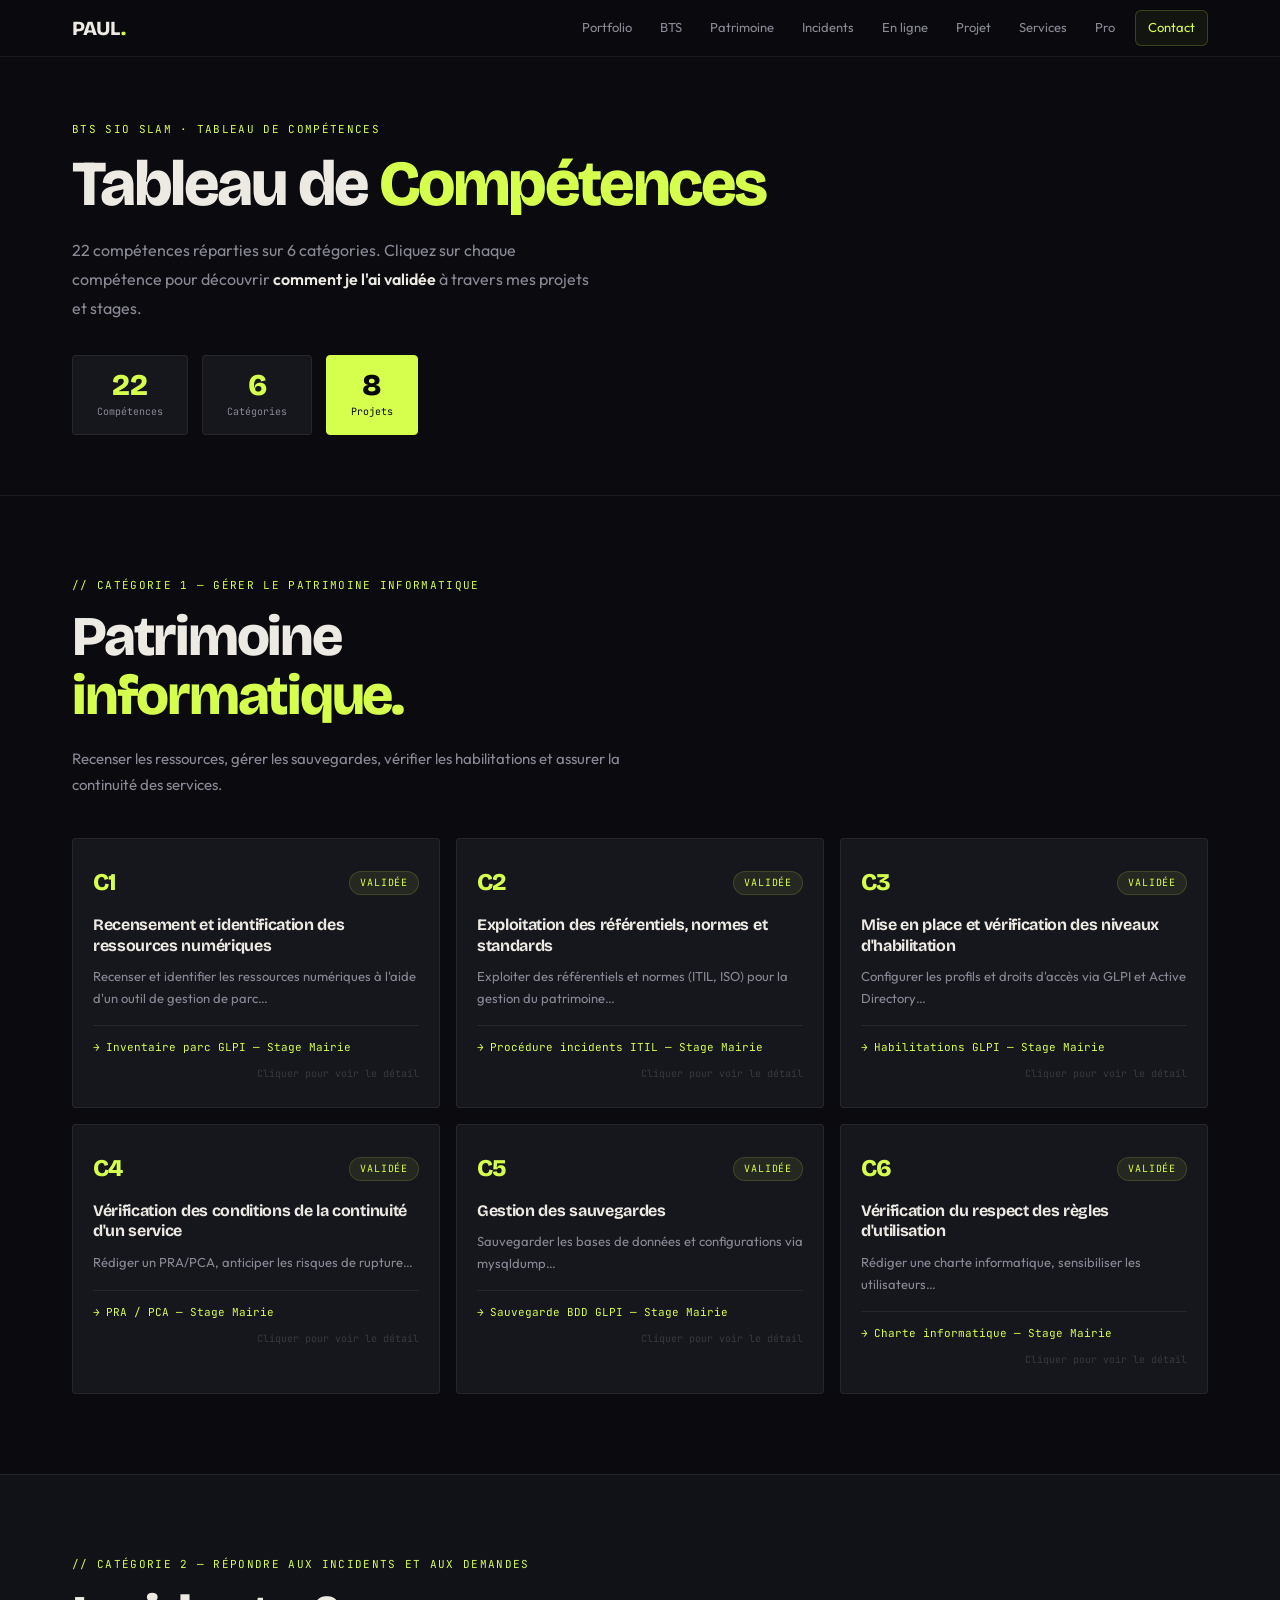
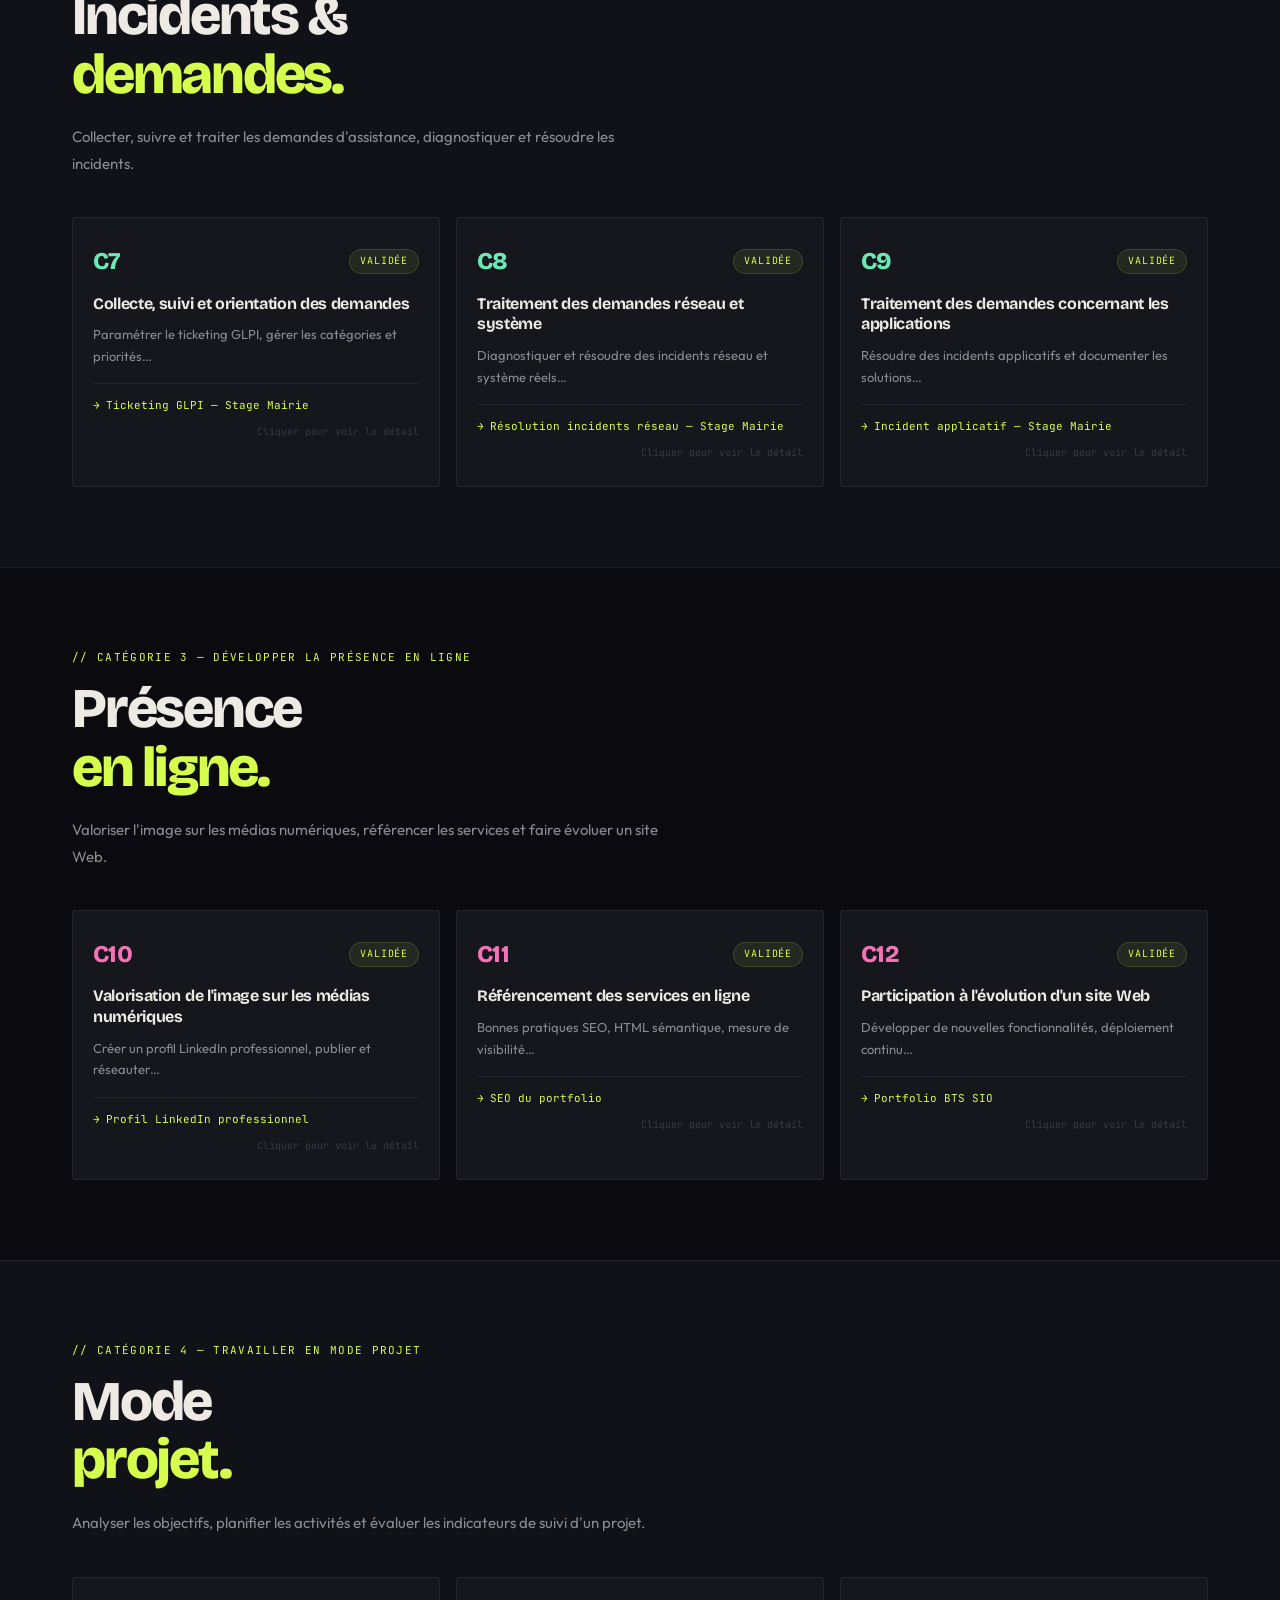
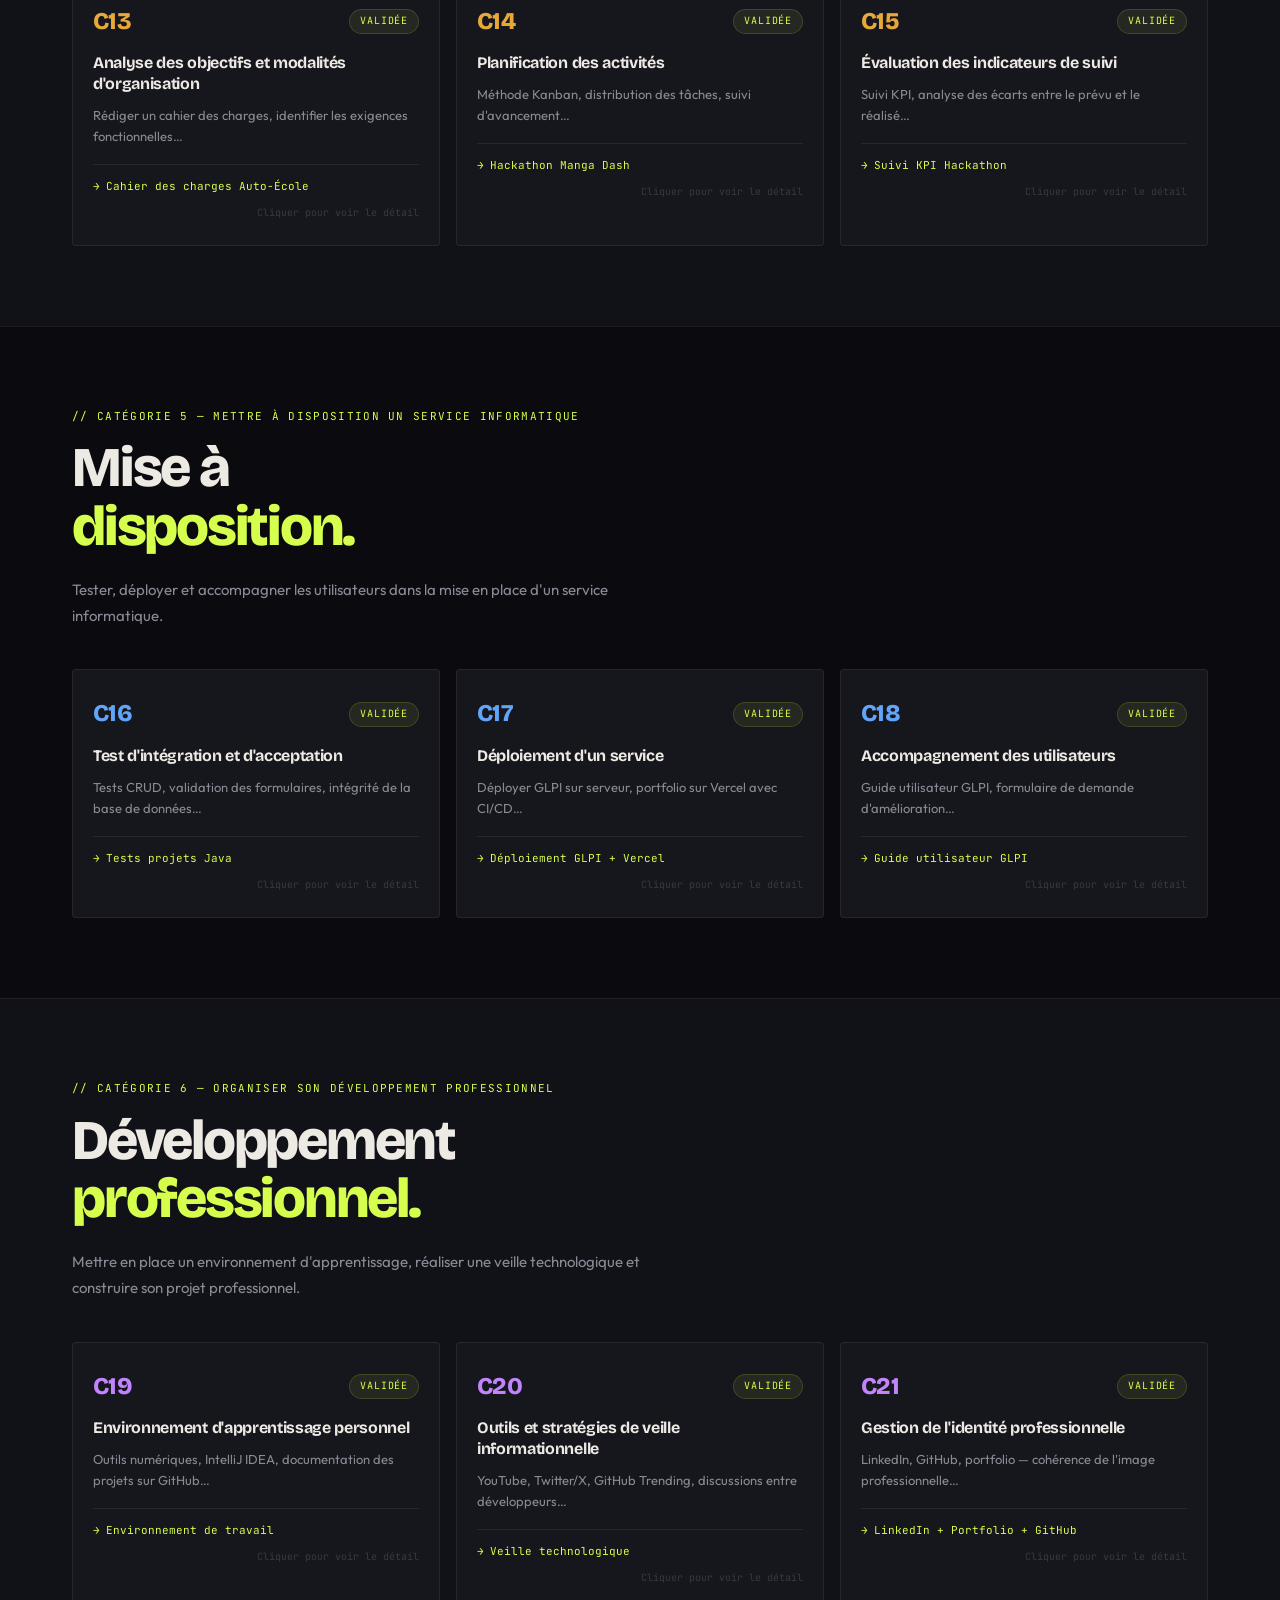
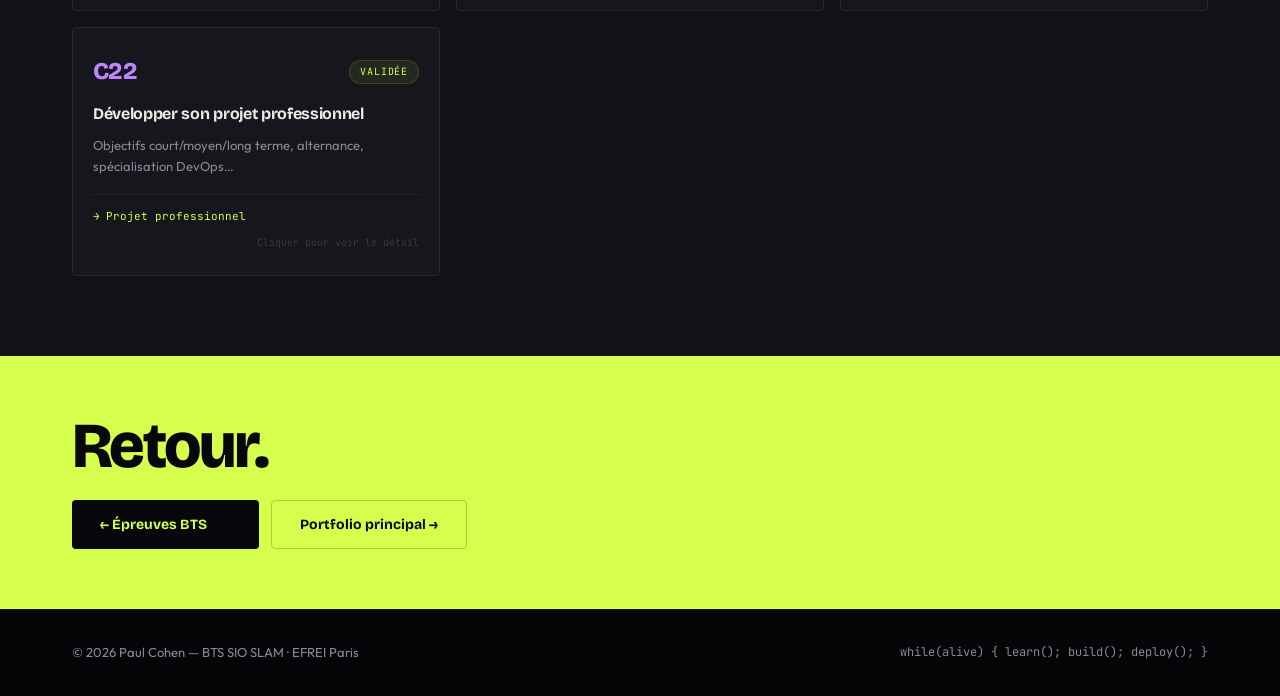
==== epreuve-e5.html @ 4cf9ba5b "Ajout page E5, tableau synthèse et assets" ====
<!DOCTYPE html>
<html lang="fr">
<head>
  <meta charset="UTF-8" />
  <meta name="viewport" content="width=device-width, initial-scale=1.0" />
  <title>Paul Cohen — Compétences BTS SIO SLAM · C1 → C22</title>
  <meta name="description" content="Tableau des 22 compétences BTS SIO SLAM de Paul Cohen — C1 à C22, réparties sur 6 catégories avec preuves et captures d'écran." />
  <link rel="icon" href="data:image/svg+xml,<svg xmlns='http://www.w3.org/2000/svg' viewBox='0 0 100 100'><rect rx='16' width='100' height='100' fill='%230a0a0f'/><text x='50' y='72' font-size='60' font-family='sans-serif' font-weight='800' fill='%23D6FF4D' text-anchor='middle'>P</text></svg>" />
  <link rel="preconnect" href="https://fonts.googleapis.com" />
  <link rel="preconnect" href="https://fonts.gstatic.com" crossorigin />
  <link href="https://fonts.googleapis.com/css2?family=Bricolage+Grotesque:wght@400..800&family=Outfit:wght@300..600&family=JetBrains+Mono:wght@300..600&display=swap" rel="stylesheet" />
  <link rel="stylesheet" href="css/style.css" />
</head>
<body>

  <!-- NAV -->
  <nav id="nav">
    <div class="nav-inner">
      <a href="index.html" class="logo">PAUL<span>.</span></a>
      <div class="nav-links">
        <a href="index.html">Portfolio</a>
        <a href="index.html#bts">BTS</a>
        <a href="#cat1">Patrimoine</a>
        <a href="#cat2">Incidents</a>
        <a href="#cat3">En ligne</a>
        <a href="#cat4">Projet</a>
        <a href="#cat5">Services</a>
        <a href="#cat6">Pro</a>
        <a href="index.html#contact" class="nav-cta">Contact</a>
      </div>
      <button id="burger" aria-label="Menu"><span></span><span></span></button>
    </div>
  </nav>

  <div id="mobile-menu">
    <a href="#cat1">Patrimoine informatique</a>
    <a href="#cat2">Incidents &amp; demandes</a>
    <a href="#cat3">Présence en ligne</a>
    <a href="#cat4">Mode projet</a>
    <a href="#cat5">Mise à disposition</a>
    <a href="#cat6">Développement pro</a>
    <a href="index.html#bts">← Épreuves BTS</a>
    <a href="index.html">← Portfolio</a>
  </div>

  <!-- ═══════ HERO ═══════ -->
  <section class="e5-hero" id="e5-top">
    <div class="container">
      <p class="sec-label">BTS SIO SLAM · Tableau de compétences</p>
      <h1 class="e5-hero-title">Tableau de <em>Compétences</em></h1>
      <p class="e5-hero-sub">
        22 compétences réparties sur 6 catégories. Cliquez sur chaque compétence
        pour découvrir <strong>comment je l'ai validée</strong> à travers mes projets et stages.
      </p>
      <div class="e5-stats">
        <div class="e5-stat">
          <span class="e5-stat-num">22</span>
          <span class="e5-stat-label">Compétences</span>
        </div>
        <div class="e5-stat">
          <span class="e5-stat-num">6</span>
          <span class="e5-stat-label">Catégories</span>
        </div>
        <div class="e5-stat accent">
          <span class="e5-stat-num">8</span>
          <span class="e5-stat-label">Projets</span>
        </div>
      </div>
    </div>
  </section>

  <!-- ═══════ CAT 1 — Patrimoine informatique (C1-C6) ═══════ -->
  <section id="cat1">
    <div class="container">
      <p class="sec-label">// CATÉGORIE 1 — Gérer le patrimoine informatique</p>
      <h2 class="sec-title">Patrimoine<br><em>informatique.</em></h2>
      <p class="bloc-desc">Recenser les ressources, gérer les sauvegardes, vérifier les habilitations et assurer la continuité des services.</p>
      <div class="comp-grid">
        <div class="comp-card fade-in" data-comp="c1" data-cat="patrimoine">
          <div class="cc-header"><span class="cc-code c-green">C1</span><span class="cc-badge">Validée</span></div>
          <h3 class="cc-title">Recensement et identification des ressources numériques</h3>
          <p class="cc-preview">Recenser et identifier les ressources numériques à l'aide d'un outil de gestion de parc…</p>
          <div class="cc-project"><span>→</span> Inventaire parc GLPI — Stage Mairie</div>
          <div class="cc-hint">Cliquer pour voir le détail</div>
        </div>
        <div class="comp-card fade-in" data-comp="c2" data-cat="patrimoine">
          <div class="cc-header"><span class="cc-code c-green">C2</span><span class="cc-badge">Validée</span></div>
          <h3 class="cc-title">Exploitation des référentiels, normes et standards</h3>
          <p class="cc-preview">Exploiter des référentiels et normes (ITIL, ISO) pour la gestion du patrimoine…</p>
          <div class="cc-project"><span>→</span> Procédure incidents ITIL — Stage Mairie</div>
          <div class="cc-hint">Cliquer pour voir le détail</div>
        </div>
        <div class="comp-card fade-in" data-comp="c3" data-cat="patrimoine">
          <div class="cc-header"><span class="cc-code c-green">C3</span><span class="cc-badge">Validée</span></div>
          <h3 class="cc-title">Mise en place et vérification des niveaux d'habilitation</h3>
          <p class="cc-preview">Configurer les profils et droits d'accès via GLPI et Active Directory…</p>
          <div class="cc-project"><span>→</span> Habilitations GLPI — Stage Mairie</div>
          <div class="cc-hint">Cliquer pour voir le détail</div>
        </div>
        <div class="comp-card fade-in" data-comp="c4" data-cat="patrimoine">
          <div class="cc-header"><span class="cc-code c-green">C4</span><span class="cc-badge">Validée</span></div>
          <h3 class="cc-title">Vérification des conditions de la continuité d'un service</h3>
          <p class="cc-preview">Rédiger un PRA/PCA, anticiper les risques de rupture…</p>
          <div class="cc-project"><span>→</span> PRA / PCA — Stage Mairie</div>
          <div class="cc-hint">Cliquer pour voir le détail</div>
        </div>
        <div class="comp-card fade-in" data-comp="c5" data-cat="patrimoine">
          <div class="cc-header"><span class="cc-code c-green">C5</span><span class="cc-badge">Validée</span></div>
          <h3 class="cc-title">Gestion des sauvegardes</h3>
          <p class="cc-preview">Sauvegarder les bases de données et configurations via mysqldump…</p>
          <div class="cc-project"><span>→</span> Sauvegarde BDD GLPI — Stage Mairie</div>
          <div class="cc-hint">Cliquer pour voir le détail</div>
        </div>
        <div class="comp-card fade-in" data-comp="c6" data-cat="patrimoine">
          <div class="cc-header"><span class="cc-code c-green">C6</span><span class="cc-badge">Validée</span></div>
          <h3 class="cc-title">Vérification du respect des règles d'utilisation</h3>
          <p class="cc-preview">Rédiger une charte informatique, sensibiliser les utilisateurs…</p>
          <div class="cc-project"><span>→</span> Charte informatique — Stage Mairie</div>
          <div class="cc-hint">Cliquer pour voir le détail</div>
        </div>
      </div>
    </div>
  </section>

  <!-- ═══════ CAT 2 — Incidents et demandes (C7-C9) ═══════ -->
  <section id="cat2" style="background:var(--bg2)">
    <div class="container">
      <p class="sec-label">// CATÉGORIE 2 — Répondre aux incidents et aux demandes</p>
      <h2 class="sec-title">Incidents &amp;<br><em>demandes.</em></h2>
      <p class="bloc-desc">Collecter, suivre et traiter les demandes d'assistance, diagnostiquer et résoudre les incidents.</p>
      <div class="comp-grid">
        <div class="comp-card fade-in" data-comp="c7" data-cat="incidents">
          <div class="cc-header"><span class="cc-code c-emerald">C7</span><span class="cc-badge">Validée</span></div>
          <h3 class="cc-title">Collecte, suivi et orientation des demandes</h3>
          <p class="cc-preview">Paramétrer le ticketing GLPI, gérer les catégories et priorités…</p>
          <div class="cc-project"><span>→</span> Ticketing GLPI — Stage Mairie</div>
          <div class="cc-hint">Cliquer pour voir le détail</div>
        </div>
        <div class="comp-card fade-in" data-comp="c8" data-cat="incidents">
          <div class="cc-header"><span class="cc-code c-emerald">C8</span><span class="cc-badge">Validée</span></div>
          <h3 class="cc-title">Traitement des demandes réseau et système</h3>
          <p class="cc-preview">Diagnostiquer et résoudre des incidents réseau et système réels…</p>
          <div class="cc-project"><span>→</span> Résolution incidents réseau — Stage Mairie</div>
          <div class="cc-hint">Cliquer pour voir le détail</div>
        </div>
        <div class="comp-card fade-in" data-comp="c9" data-cat="incidents">
          <div class="cc-header"><span class="cc-code c-emerald">C9</span><span class="cc-badge">Validée</span></div>
          <h3 class="cc-title">Traitement des demandes concernant les applications</h3>
          <p class="cc-preview">Résoudre des incidents applicatifs et documenter les solutions…</p>
          <div class="cc-project"><span>→</span> Incident applicatif — Stage Mairie</div>
          <div class="cc-hint">Cliquer pour voir le détail</div>
        </div>
      </div>
    </div>
  </section>

  <!-- ═══════ CAT 3 — Présence en ligne (C10-C12) ═══════ -->
  <section id="cat3">
    <div class="container">
      <p class="sec-label">// CATÉGORIE 3 — Développer la présence en ligne</p>
      <h2 class="sec-title">Présence<br><em>en ligne.</em></h2>
      <p class="bloc-desc">Valoriser l'image sur les médias numériques, référencer les services et faire évoluer un site Web.</p>
      <div class="comp-grid">
        <div class="comp-card fade-in" data-comp="c10" data-cat="enligne">
          <div class="cc-header"><span class="cc-code c-pink">C10</span><span class="cc-badge">Validée</span></div>
          <h3 class="cc-title">Valorisation de l'image sur les médias numériques</h3>
          <p class="cc-preview">Créer un profil LinkedIn professionnel, publier et réseauter…</p>
          <div class="cc-project"><span>→</span> Profil LinkedIn professionnel</div>
          <div class="cc-hint">Cliquer pour voir le détail</div>
        </div>
        <div class="comp-card fade-in" data-comp="c11" data-cat="enligne">
          <div class="cc-header"><span class="cc-code c-pink">C11</span><span class="cc-badge">Validée</span></div>
          <h3 class="cc-title">Référencement des services en ligne</h3>
          <p class="cc-preview">Bonnes pratiques SEO, HTML sémantique, mesure de visibilité…</p>
          <div class="cc-project"><span>→</span> SEO du portfolio</div>
          <div class="cc-hint">Cliquer pour voir le détail</div>
        </div>
        <div class="comp-card fade-in" data-comp="c12" data-cat="enligne">
          <div class="cc-header"><span class="cc-code c-pink">C12</span><span class="cc-badge">Validée</span></div>
          <h3 class="cc-title">Participation à l'évolution d'un site Web</h3>
          <p class="cc-preview">Développer de nouvelles fonctionnalités, déploiement continu…</p>
          <div class="cc-project"><span>→</span> Portfolio BTS SIO</div>
          <div class="cc-hint">Cliquer pour voir le détail</div>
        </div>
      </div>
    </div>
  </section>

  <!-- ═══════ CAT 4 — Mode projet (C13-C15) ═══════ -->
  <section id="cat4" style="background:var(--bg2)">
    <div class="container">
      <p class="sec-label">// CATÉGORIE 4 — Travailler en mode projet</p>
      <h2 class="sec-title">Mode<br><em>projet.</em></h2>
      <p class="bloc-desc">Analyser les objectifs, planifier les activités et évaluer les indicateurs de suivi d'un projet.</p>
      <div class="comp-grid">
        <div class="comp-card fade-in" data-comp="c13" data-cat="projet">
          <div class="cc-header"><span class="cc-code c-orange">C13</span><span class="cc-badge">Validée</span></div>
          <h3 class="cc-title">Analyse des objectifs et modalités d'organisation</h3>
          <p class="cc-preview">Rédiger un cahier des charges, identifier les exigences fonctionnelles…</p>
          <div class="cc-project"><span>→</span> Cahier des charges Auto-École</div>
          <div class="cc-hint">Cliquer pour voir le détail</div>
        </div>
        <div class="comp-card fade-in" data-comp="c14" data-cat="projet">
          <div class="cc-header"><span class="cc-code c-orange">C14</span><span class="cc-badge">Validée</span></div>
          <h3 class="cc-title">Planification des activités</h3>
          <p class="cc-preview">Méthode Kanban, distribution des tâches, suivi d'avancement…</p>
          <div class="cc-project"><span>→</span> Hackathon Manga Dash</div>
          <div class="cc-hint">Cliquer pour voir le détail</div>
        </div>
        <div class="comp-card fade-in" data-comp="c15" data-cat="projet">
          <div class="cc-header"><span class="cc-code c-orange">C15</span><span class="cc-badge">Validée</span></div>
          <h3 class="cc-title">Évaluation des indicateurs de suivi</h3>
          <p class="cc-preview">Suivi KPI, analyse des écarts entre le prévu et le réalisé…</p>
          <div class="cc-project"><span>→</span> Suivi KPI Hackathon</div>
          <div class="cc-hint">Cliquer pour voir le détail</div>
        </div>
      </div>
    </div>
  </section>

  <!-- ═══════ CAT 5 — Mise à disposition (C16-C18) ═══════ -->
  <section id="cat5">
    <div class="container">
      <p class="sec-label">// CATÉGORIE 5 — Mettre à disposition un service informatique</p>
      <h2 class="sec-title">Mise à<br><em>disposition.</em></h2>
      <p class="bloc-desc">Tester, déployer et accompagner les utilisateurs dans la mise en place d'un service informatique.</p>
      <div class="comp-grid">
        <div class="comp-card fade-in" data-comp="c16" data-cat="service">
          <div class="cc-header"><span class="cc-code c-blue">C16</span><span class="cc-badge">Validée</span></div>
          <h3 class="cc-title">Test d'intégration et d'acceptation</h3>
          <p class="cc-preview">Tests CRUD, validation des formulaires, intégrité de la base de données…</p>
          <div class="cc-project"><span>→</span> Tests projets Java</div>
          <div class="cc-hint">Cliquer pour voir le détail</div>
        </div>
        <div class="comp-card fade-in" data-comp="c17" data-cat="service">
          <div class="cc-header"><span class="cc-code c-blue">C17</span><span class="cc-badge">Validée</span></div>
          <h3 class="cc-title">Déploiement d'un service</h3>
          <p class="cc-preview">Déployer GLPI sur serveur, portfolio sur Vercel avec CI/CD…</p>
          <div class="cc-project"><span>→</span> Déploiement GLPI + Vercel</div>
          <div class="cc-hint">Cliquer pour voir le détail</div>
        </div>
        <div class="comp-card fade-in" data-comp="c18" data-cat="service">
          <div class="cc-header"><span class="cc-code c-blue">C18</span><span class="cc-badge">Validée</span></div>
          <h3 class="cc-title">Accompagnement des utilisateurs</h3>
          <p class="cc-preview">Guide utilisateur GLPI, formulaire de demande d'amélioration…</p>
          <div class="cc-project"><span>→</span> Guide utilisateur GLPI</div>
          <div class="cc-hint">Cliquer pour voir le détail</div>
        </div>
      </div>
    </div>
  </section>

  <!-- ═══════ CAT 6 — Développement professionnel (C19-C22) ═══════ -->
  <section id="cat6" style="background:var(--bg2)">
    <div class="container">
      <p class="sec-label">// CATÉGORIE 6 — Organiser son développement professionnel</p>
      <h2 class="sec-title">Développement<br><em>professionnel.</em></h2>
      <p class="bloc-desc">Mettre en place un environnement d'apprentissage, réaliser une veille technologique et construire son projet professionnel.</p>
      <div class="comp-grid">
        <div class="comp-card fade-in" data-comp="c19" data-cat="pro">
          <div class="cc-header"><span class="cc-code c-purple">C19</span><span class="cc-badge">Validée</span></div>
          <h3 class="cc-title">Environnement d'apprentissage personnel</h3>
          <p class="cc-preview">Outils numériques, IntelliJ IDEA, documentation des projets sur GitHub…</p>
          <div class="cc-project"><span>→</span> Environnement de travail</div>
          <div class="cc-hint">Cliquer pour voir le détail</div>
        </div>
        <div class="comp-card fade-in" data-comp="c20" data-cat="pro">
          <div class="cc-header"><span class="cc-code c-purple">C20</span><span class="cc-badge">Validée</span></div>
          <h3 class="cc-title">Outils et stratégies de veille informationnelle</h3>
          <p class="cc-preview">YouTube, Twitter/X, GitHub Trending, discussions entre développeurs…</p>
          <div class="cc-project"><span>→</span> Veille technologique</div>
          <div class="cc-hint">Cliquer pour voir le détail</div>
        </div>
        <div class="comp-card fade-in" data-comp="c21" data-cat="pro">
          <div class="cc-header"><span class="cc-code c-purple">C21</span><span class="cc-badge">Validée</span></div>
          <h3 class="cc-title">Gestion de l'identité professionnelle</h3>
          <p class="cc-preview">LinkedIn, GitHub, portfolio — cohérence de l'image professionnelle…</p>
          <div class="cc-project"><span>→</span> LinkedIn + Portfolio + GitHub</div>
          <div class="cc-hint">Cliquer pour voir le détail</div>
        </div>
        <div class="comp-card fade-in" data-comp="c22" data-cat="pro">
          <div class="cc-header"><span class="cc-code c-purple">C22</span><span class="cc-badge">Validée</span></div>
          <h3 class="cc-title">Développer son projet professionnel</h3>
          <p class="cc-preview">Objectifs court/moyen/long terme, alternance, spécialisation DevOps…</p>
          <div class="cc-project"><span>→</span> Projet professionnel</div>
          <div class="cc-hint">Cliquer pour voir le détail</div>
        </div>
      </div>
    </div>
  </section>

  <!-- ═══════ MODAL ═══════ -->
  <div id="comp-modal" class="modal-overlay">
    <div class="modal-card">
      <button class="modal-close" aria-label="Fermer">&times;</button>
      <div class="modal-header">
        <span class="modal-code" id="modalCode">C1</span>
        <span class="modal-bloc" id="modalBloc">Catégorie</span>
      </div>
      <h2 class="modal-title" id="modalTitle">Titre</h2>
      <div class="modal-body">
        <div class="modal-section">
          <h4>Description officielle</h4>
          <p id="modalDesc"></p>
        </div>
        <div class="modal-section">
          <h4>Comment j'ai validé cette compétence</h4>
          <div class="modal-how" id="modalHow"></div>
        </div>
        <div class="modal-section">
          <h4>Projet(s) associé(s)</h4>
          <div id="modalProjects"></div>
        </div>
        <div class="modal-section" id="modalScreenshotsSection" style="display:none">
          <h4>Preuves — Captures d'écran</h4>
          <div id="modalScreenshots" class="modal-screenshots"></div>
        </div>
        <div class="modal-section">
          <h4>Technologies utilisées</h4>
          <div id="modalTechs" class="modal-techs"></div>
        </div>
      </div>
    </div>
  </div>

  <!-- ═══════ BACK ═══════ -->
  <section class="back-section">
    <div class="container">
      <p class="back-title">Retour.</p>
      <div class="back-links">
        <a href="index.html#bts" class="btn btn-primary">
          ← Épreuves BTS
          <svg viewBox="0 0 24 24" fill="none" stroke="currentColor" stroke-width="2.5" width="16" height="16"><path d="M5 12h14M12 5l7 7-7 7"/></svg>
        </a>
        <a href="index.html" class="btn btn-secondary" style="color:#07070c;border-color:rgba(0,0,0,.2)">Portfolio principal →</a>
      </div>
    </div>
  </section>

  <!-- FOOTER -->
  <footer>
    <div class="container footer-inner">
      <span class="footer-copy">© 2026 Paul Cohen — BTS SIO SLAM · EFREI Paris</span>
      <span class="footer-code">while(alive) { learn(); build(); deploy(); }</span>
    </div>
  </footer>

  <script src="js/main.js"></script>
  <script src="js/epreuve-e5.js"></script>
</body>
</html>
---- css/style.css ----
/* ═══════════════════════════════════════════════
   PORTFOLIO — Simplified · Dark Theme
═══════════════════════════════════════════════ */

/* ── ROOT ── */
:root {
  --bg:     #0a0a0f;
  --bg2:    #111118;
  --card:   #16161d;
  --border: rgba(255,255,255,.07);
  --muted:  #8a8a96;
  --text:   #ede9e3;
  --acc:    #D6FF4D;
  --acc2:   #E8A838;
  --font-h: 'Bricolage Grotesque', sans-serif;
  --font-b: 'Outfit', sans-serif;
  --font-m: 'JetBrains Mono', monospace;
}

/* ── RESET ── */
*,*::before,*::after{margin:0;padding:0;box-sizing:border-box}
html{scroll-behavior:smooth;scrollbar-width:thin;scrollbar-color:var(--acc) var(--bg)}
::-webkit-scrollbar{width:4px}
::-webkit-scrollbar-track{background:var(--bg)}
::-webkit-scrollbar-thumb{background:var(--acc);border-radius:2px}
body{background:var(--bg);color:var(--text);font-family:var(--font-b);font-size:16px;line-height:1.65;overflow-x:hidden}
a{text-decoration:none;color:inherit}
ul{list-style:none}
img{max-width:100%;display:block}
strong{color:var(--acc);font-weight:600}

/* ── LAYOUT ── */
.container{max-width:1200px;margin:0 auto;padding:0 32px}
section{padding:80px 0;border-top:1px solid var(--border)}

.sec-label{
  font-family:var(--font-m);font-size:11px;
  color:var(--acc);letter-spacing:.12em;
  text-transform:uppercase;margin-bottom:14px;
}
.sec-title{
  font-family:var(--font-h);
  font-size:clamp(32px,5vw,56px);
  font-weight:800;letter-spacing:-.04em;
  line-height:1.05;margin-bottom:48px;
}
.sec-title em{color:var(--acc);font-style:normal}

/* ═══════════════════════════════════════════════
   NAV
═══════════════════════════════════════════════ */
#nav{
  position:fixed;top:0;left:0;right:0;z-index:500;
  background:rgba(10,10,15,.92);
  backdrop-filter:blur(16px);-webkit-backdrop-filter:blur(16px);
  border-bottom:1px solid var(--border);
}
.nav-inner{
  max-width:1200px;margin:0 auto;
  height:56px;display:flex;
  align-items:center;justify-content:space-between;
  padding:0 32px;
}
.logo{font-family:var(--font-h);font-size:20px;font-weight:800;letter-spacing:-.03em}
.logo span{color:var(--acc)}

.nav-links{display:flex;align-items:center;gap:4px}
.nav-links a{
  font-size:13px;color:var(--muted);
  padding:6px 12px;border-radius:6px;
  transition:color .2s,background .2s;
}
.nav-links a:hover{color:var(--text);background:rgba(255,255,255,.05)}
.nav-links .nav-cta{
  color:var(--acc);
  border:1px solid rgba(214,255,77,.2);
  background:rgba(214,255,77,.05);
  margin-left:4px;
}
.nav-links .nav-accent{
  color:var(--acc2);
  border:1px solid rgba(232,168,56,.2);
  background:rgba(232,168,56,.05);
}

#burger{
  display:none;flex-direction:column;gap:5px;
  background:none;border:none;cursor:pointer;padding:8px;
}
#burger span{display:block;width:20px;height:1.5px;background:var(--text);border-radius:2px;transition:transform .3s,opacity .3s}
#burger.open span:first-child{transform:translateY(3.25px) rotate(45deg)}
#burger.open span:last-child{transform:translateY(-3.25px) rotate(-45deg)}

/* Mobile menu */
#mobile-menu{
  display:none;position:fixed;inset:0;top:56px;
  background:var(--bg);z-index:400;
  flex-direction:column;padding:32px;gap:4px;
}
#mobile-menu.open{display:flex}
#mobile-menu a{
  font-family:var(--font-h);font-size:24px;font-weight:700;
  color:var(--muted);padding:12px 0;
  border-bottom:1px solid var(--border);
  transition:color .2s;
}
#mobile-menu a:hover{color:var(--acc)}

/* ═══════════════════════════════════════════════
   HERO
═══════════════════════════════════════════════ */
#hero{
  min-height:100vh;display:flex;align-items:center;
  border-top:none;padding:0;
}
.hero-inner{padding:100px 0 60px;max-width:700px}
.hero-tag{
  display:inline-block;
  font-family:var(--font-m);font-size:11px;
  color:var(--acc);letter-spacing:.1em;
  text-transform:uppercase;
  border:1px solid rgba(214,255,77,.18);
  background:rgba(214,255,77,.04);
  padding:6px 16px;border-radius:40px;
  margin-bottom:28px;
}
.hero-name{
  font-family:var(--font-h);
  font-size:clamp(64px,14vw,140px);
  font-weight:800;letter-spacing:-.06em;
  line-height:.88;margin-bottom:20px;
}
.hero-role{
  font-family:var(--font-m);
  font-size:clamp(16px,2.4vw,24px);
  color:var(--acc);margin-bottom:20px;
}
.hero-desc{font-size:17px;color:var(--muted);max-width:480px;margin-bottom:36px;line-height:1.8}
.hero-desc strong{color:var(--text)}
.hero-btns{display:flex;flex-wrap:wrap;gap:14px;margin-bottom:36px}

.btn{
  display:inline-flex;align-items:center;gap:8px;
  padding:12px 28px;font-family:var(--font-h);
  font-size:14px;font-weight:700;border-radius:4px;
  transition:transform .2s,box-shadow .2s;
}
.btn:hover{transform:translateY(-2px)}
.btn-primary{background:var(--acc);color:#07070c}
.btn-primary:hover{box-shadow:0 8px 24px rgba(214,255,77,.25)}
.btn-secondary{color:var(--muted);border:1px solid var(--border)}
.btn-secondary:hover{color:var(--text);border-color:rgba(255,255,255,.2)}

.hero-techs{display:flex;flex-wrap:wrap;gap:8px}
.tech-tag{
  font-family:var(--font-m);font-size:11px;
  color:var(--muted);padding:4px 12px;
  border:1px solid var(--border);border-radius:40px;
}

/* ═══════════════════════════════════════════════
   ABOUT
═══════════════════════════════════════════════ */
.about-grid{display:grid;grid-template-columns:1fr 1fr;gap:60px;align-items:start}
.about-bio{font-size:15px;color:var(--muted);line-height:1.85;margin-bottom:12px}
.about-bio strong{color:var(--text)}

.pills{display:flex;flex-wrap:wrap;gap:8px;margin-top:24px}
.pill{
  font-family:var(--font-m);font-size:11px;
  color:var(--muted);padding:6px 14px;
  border:1px solid var(--border);border-radius:40px;
}
.pill.active{color:#07070c;background:var(--acc);border-color:var(--acc);font-weight:600}

.stats-grid{display:grid;grid-template-columns:1fr 1fr;gap:1px;background:var(--border);border:1px solid var(--border)}
.stat-box{background:var(--card);padding:24px 20px;display:flex;flex-direction:column;gap:4px}
.stat-box.accent{background:var(--acc)}
.stat-box.accent .stat-num,.stat-box.accent .stat-label{color:#07070c}
.stat-num{font-family:var(--font-h);font-size:42px;font-weight:800;letter-spacing:-.04em;line-height:1}
.stat-label{font-family:var(--font-m);font-size:10px;color:var(--muted);letter-spacing:.06em;line-height:1.4}

/* ═══════════════════════════════════════════════
   SKILLS
═══════════════════════════════════════════════ */
#skills{background:var(--bg2)}
.skills-grid{display:grid;grid-template-columns:repeat(3,1fr);gap:16px}
.skill-col{
  background:var(--card);border:1px solid var(--border);
  border-top:2px solid var(--acc);
  padding:28px 24px;border-radius:4px;
  transition:border-color .3s,transform .2s;
}
.skill-col:hover{border-color:rgba(214,255,77,.2);transform:translateY(-3px)}
.skill-col-title{
  font-family:var(--font-h);font-size:15px;font-weight:700;
  margin-bottom:20px;padding-bottom:14px;
  border-bottom:1px solid var(--border);
  display:flex;align-items:center;gap:8px;
}
.skill-list{display:flex;flex-direction:column;gap:8px}
.skill-item{
  font-size:14px;color:var(--muted);
  padding:6px 0;border-bottom:1px solid rgba(255,255,255,.03);
  display:flex;align-items:center;gap:8px;
}
.skill-item::before{content:'→';color:var(--acc);font-size:11px;flex-shrink:0}
.skill-item:last-child{border-bottom:none}

/* ═══════════════════════════════════════════════
   PROJECTS
═══════════════════════════════════════════════ */
.proj-grid{
  display:grid;grid-template-columns:repeat(auto-fill,minmax(320px,1fr));
  gap:16px;
}
.proj-card{
  background:var(--card);border:1px solid var(--border);
  padding:28px 24px;border-radius:4px;
  display:flex;flex-direction:column;gap:12px;
  transition:border-color .3s,transform .2s;
}
.proj-card:hover{border-color:rgba(214,255,77,.15);transform:translateY(-3px)}
.proj-top{display:flex;justify-content:space-between;align-items:center}
.proj-num{font-family:var(--font-m);font-size:11px;color:var(--acc);font-weight:600}
.proj-cat{font-family:var(--font-m);font-size:10px;color:var(--muted);padding:2px 8px;border:1px solid var(--border);border-radius:40px}
.proj-title{font-family:var(--font-h);font-size:20px;font-weight:700;letter-spacing:-.02em;line-height:1.2}
.proj-desc{font-size:14px;color:var(--muted);line-height:1.7;flex:1}
.proj-stack{display:flex;flex-wrap:wrap;gap:6px;padding-top:14px;border-top:1px solid var(--border)}
.proj-tag{font-family:var(--font-m);font-size:10px;color:var(--muted);padding:3px 10px;border:1px solid var(--border);border-radius:3px}
.proj-link{
  display:inline-flex;align-items:center;gap:6px;
  font-family:var(--font-m);font-size:12px;color:var(--acc);
  transition:gap .2s;
}
.proj-link:hover{gap:10px}
.proj-link svg{width:14px;height:14px}

/* ═══════════════════════════════════════════════
   PARCOURS
═══════════════════════════════════════════════ */
#parcours{background:var(--bg2)}
.tl-grid{display:grid;grid-template-columns:repeat(2,1fr);gap:16px}
.tl-card{
  background:var(--card);border:1px solid var(--border);
  padding:28px 24px;border-radius:4px;
  transition:border-color .3s;
}
.tl-card:hover{border-color:rgba(214,255,77,.15)}
.tl-top{display:flex;flex-direction:column;gap:4px;margin-bottom:14px}
.tl-tag{
  display:inline-block;font-family:var(--font-m);font-size:10px;
  font-weight:600;letter-spacing:.08em;text-transform:uppercase;
  padding:3px 8px;border-radius:2px;width:fit-content;
}
.tl-tag.edu{background:rgba(214,255,77,.1);color:var(--acc)}
.tl-tag.xp{background:rgba(255,255,255,.06);color:var(--muted)}
.tl-period{font-family:var(--font-m);font-size:11px;color:var(--muted)}
.tl-title{font-family:var(--font-h);font-size:18px;font-weight:700;letter-spacing:-.02em;margin-bottom:4px;line-height:1.2}
.tl-place{font-family:var(--font-m);font-size:12px;color:var(--acc);margin-bottom:14px}
.tl-list li{
  font-size:13px;color:var(--muted);line-height:1.6;
  padding:5px 0;border-bottom:1px solid rgba(255,255,255,.04);
  display:flex;align-items:baseline;gap:8px;
}
.tl-list li::before{content:'→';color:var(--acc);font-size:11px;flex-shrink:0}
.tl-list li:last-child{border-bottom:none}

/* Stage detail (native <details>) */
.stage-details{margin-top:16px}
.stage-details summary{
  font-family:var(--font-m);font-size:11px;
  color:var(--acc);cursor:pointer;
  letter-spacing:.06em;
  padding:8px 0;
}
.stage-details summary:hover{text-decoration:underline}
.stage-detail-grid{display:grid;grid-template-columns:1fr 1fr;gap:12px;margin-top:12px}
.stage-block{
  background:rgba(255,255,255,.02);border:1px solid var(--border);
  border-radius:4px;padding:14px;
}
.stage-block-label{
  font-family:var(--font-m);font-size:10px;font-weight:600;
  letter-spacing:.08em;text-transform:uppercase;
  color:var(--acc);margin-bottom:6px;display:block;
}
.stage-block p{font-size:13px;color:var(--muted);line-height:1.65;margin:0}
.stage-block p strong{color:var(--text)}
.stage-techs{display:flex;flex-wrap:wrap;gap:5px;margin-top:12px}
.stage-techs span{font-family:var(--font-m);font-size:10px;color:var(--muted);padding:3px 10px;border:1px solid var(--border);border-radius:40px}

/* ═══════════════════════════════════════════════
   BTS SECTION
═══════════════════════════════════════════════ */
.exam-intro{
  display:flex;gap:32px;align-items:flex-start;
  margin-bottom:48px;padding:28px;
  background:var(--card);border:1px solid var(--border);
  border-left:3px solid var(--acc);border-radius:4px;
}
.badge-code{font-family:var(--font-h);font-size:40px;font-weight:800;color:var(--acc);line-height:1}
.badge-coef{font-family:var(--font-m);font-size:11px;color:var(--muted)}
.exam-desc{font-size:15px;color:var(--muted);line-height:1.85;max-width:700px}
.exam-desc strong{color:var(--text)}

.sub-title{
  font-family:var(--font-h);font-size:clamp(20px,3vw,28px);
  font-weight:800;letter-spacing:-.02em;
  margin-bottom:24px;padding-bottom:12px;
  border-bottom:1px solid var(--border);
}

/* Situation cards (reusable) */
.sit-grid{display:grid;grid-template-columns:repeat(auto-fill,minmax(320px,1fr));gap:16px}
.sit-card{
  background:var(--card);border:1px solid var(--border);
  border-top:2px solid var(--acc);
  padding:24px 20px;border-radius:4px;
  display:flex;flex-direction:column;gap:12px;
  transition:border-color .3s;
}
.sit-card:hover{border-color:rgba(214,255,77,.2)}
.sit-card.orange{border-top-color:var(--acc2)}
.sit-header{display:flex;justify-content:space-between;align-items:center;gap:8px}
.sit-num{font-family:var(--font-h);font-size:14px;font-weight:800;color:var(--acc)}
.sit-card.orange .sit-num{color:var(--acc2)}
.sit-tag{font-family:var(--font-m);font-size:10px;color:var(--muted);padding:2px 8px;border:1px solid var(--border);border-radius:40px}
.sit-name{font-family:var(--font-h);font-size:17px;font-weight:700;letter-spacing:-.02em;line-height:1.25}
.sit-desc{font-size:13px;color:var(--muted);line-height:1.75;flex:1}
.sit-desc strong{color:var(--text)}
.sit-skills{display:flex;flex-wrap:wrap;gap:5px;padding-top:12px;border-top:1px solid var(--border)}
.sit-skills span{font-family:var(--font-m);font-size:10px;color:var(--muted);padding:3px 10px;border:1px solid var(--border);border-radius:3px}

/* Synthese table */
.table-wrap{overflow-x:auto;border:1px solid var(--border);border-radius:4px;margin-top:24px}
.synth-table{width:100%;border-collapse:collapse;font-size:13px}
.synth-table thead{background:rgba(232,168,56,.08)}
.synth-table th{
  font-family:var(--font-h);font-weight:700;font-size:12px;
  color:var(--acc2);text-align:left;
  padding:12px 16px;border-bottom:2px solid rgba(232,168,56,.2);white-space:nowrap;
}
.synth-table td{padding:10px 16px;color:var(--muted);border-bottom:1px solid rgba(255,255,255,.03);line-height:1.5}
.synth-table tbody tr:hover{background:rgba(232,168,56,.03)}
.synth-table tbody tr:hover td{color:var(--text)}

/* E5 blocs */
.e5-blocs{display:flex;flex-direction:column;gap:0}
.e5-bloc{
  display:flex;gap:20px;align-items:flex-start;
  padding:20px 0;border-bottom:1px solid var(--border);
}
.e5-bloc:last-child{border-bottom:none}
.e5-bloc-num{
  font-family:var(--font-h);font-size:32px;font-weight:800;
  color:rgba(232,168,56,.3);letter-spacing:-.03em;
  min-width:50px;flex-shrink:0;
}
.e5-bloc-content h4{font-family:var(--font-h);font-size:16px;font-weight:700;margin-bottom:6px;line-height:1.3}
.e5-bloc-content p{font-size:13px;color:var(--muted);line-height:1.65}

/* ═══════════════════════════════════════════════
   VEILLE
═══════════════════════════════════════════════ */
#veille{background:var(--bg2)}
.veille-grid{display:grid;grid-template-columns:repeat(3,1fr);gap:16px;margin-bottom:48px}
.veille-method{
  background:var(--card);border:1px solid var(--border);
  border-top:2px solid var(--acc);
  padding:24px 20px;border-radius:4px;
  transition:border-color .3s;
}
.veille-method:hover{border-color:rgba(214,255,77,.2)}
.veille-method h4{font-family:var(--font-h);font-size:16px;font-weight:700;margin-bottom:14px}
.veille-method li{
  font-size:13px;color:var(--muted);line-height:1.6;
  padding:5px 0;border-bottom:1px solid rgba(255,255,255,.03);
  display:flex;align-items:baseline;gap:8px;
}
.veille-method li::before{content:'→';color:var(--acc);font-size:11px;flex-shrink:0}
.veille-method li:last-child{border-bottom:none}

.veille-sujets{display:grid;grid-template-columns:repeat(auto-fill,minmax(320px,1fr));gap:16px}
.veille-sujet{
  background:var(--card);border:1px solid var(--border);
  border-left:3px solid var(--acc);
  padding:24px 20px;border-radius:4px;
  display:flex;flex-direction:column;gap:12px;
  transition:border-color .3s;
}
.veille-sujet:hover{border-color:rgba(214,255,77,.2)}
.vs-header{display:flex;justify-content:space-between;align-items:center;gap:8px}
.vs-tag{font-family:var(--font-m);font-size:10px;font-weight:600;color:var(--acc);padding:3px 10px;background:rgba(214,255,77,.06);border:1px solid rgba(214,255,77,.15);border-radius:40px}
.vs-year{font-family:var(--font-m);font-size:11px;color:var(--muted)}
.veille-sujet h4{font-family:var(--font-h);font-size:16px;font-weight:700;line-height:1.3}
.veille-sujet p{font-size:13px;color:var(--muted);line-height:1.75;flex:1}
.veille-sujet p strong{color:var(--text)}
.vs-sources{display:flex;flex-wrap:wrap;gap:5px;padding-top:12px;border-top:1px solid var(--border)}
.vs-sources span{font-family:var(--font-m);font-size:10px;color:var(--muted);padding:3px 10px;border:1px solid var(--border);border-radius:3px}

/* ═══════════════════════════════════════════════
   CV
═══════════════════════════════════════════════ */
.cv-card{
  max-width:720px;margin:0 auto;
  background:var(--card);border:1px solid var(--border);
  border-radius:4px;padding:36px;
  display:flex;flex-direction:column;gap:28px;
}
.cv-header{display:flex;justify-content:space-between;align-items:flex-start;gap:16px;padding-bottom:20px;border-bottom:1px solid var(--border)}
.cv-name{font-family:var(--font-h);font-size:28px;font-weight:800;letter-spacing:-.03em;margin-bottom:6px}
.cv-subtitle{font-family:var(--font-m);font-size:12px;color:var(--muted)}
.cv-status{
  display:inline-flex;align-items:center;gap:6px;
  font-family:var(--font-m);font-size:11px;color:var(--acc);
  padding:5px 12px;border:1px solid rgba(214,255,77,.2);
  background:rgba(214,255,77,.05);border-radius:40px;white-space:nowrap;
}
.dot-live{width:6px;height:6px;border-radius:50%;background:var(--acc);animation:blink 2s ease infinite}
@keyframes blink{0%,100%{opacity:1}50%{opacity:.3}}

.cv-info-grid{display:grid;grid-template-columns:1fr 1fr;gap:14px}
.cv-info-label{font-family:var(--font-m);font-size:10px;color:var(--acc);letter-spacing:.1em;text-transform:uppercase}
.cv-info-value{font-size:14px;font-weight:500;margin-top:2px}

.cv-section-title{font-family:var(--font-h);font-size:14px;font-weight:700;margin-bottom:10px;padding-bottom:8px;border-bottom:1px solid var(--border)}
.cv-tags{display:flex;flex-wrap:wrap;gap:5px}
.cv-tag{font-family:var(--font-m);font-size:10px;padding:3px 10px;border:1px solid var(--border);border-radius:3px;color:var(--muted)}
.cv-tag.dev{color:var(--acc);border-color:rgba(214,255,77,.2)}
.cv-tag.data{color:var(--acc2);border-color:rgba(232,168,56,.2)}
.cv-tag.cloud{color:#5bc0de;border-color:rgba(91,192,222,.2)}
.cv-tag.sys{color:#f39c12;border-color:rgba(243,156,18,.2)}

.cv-xp-row{display:flex;align-items:center;gap:14px;padding:8px 0;border-bottom:1px solid rgba(255,255,255,.03)}
.cv-xp-row:last-child{border-bottom:none}
.cv-xp-company{font-family:var(--font-h);font-size:14px;font-weight:700;min-width:120px}
.cv-xp-role{font-size:13px;color:var(--muted);flex:1}
.cv-xp-date{font-family:var(--font-m);font-size:12px;color:var(--acc);font-weight:600}

.cv-actions{display:flex;flex-direction:column;gap:16px;align-items:center;padding-top:20px;border-top:1px solid var(--border)}
.cv-download{width:100%;justify-content:center;font-size:15px;padding:14px 28px}
.cv-download svg{width:18px;height:18px}
.cv-links{display:flex;gap:10px;flex-wrap:wrap;justify-content:center}
.cv-link-btn{
  display:inline-flex;align-items:center;gap:6px;
  font-family:var(--font-m);font-size:11px;color:var(--muted);
  padding:8px 16px;border:1px solid var(--border);border-radius:4px;
  transition:color .2s,border-color .2s;
}
.cv-link-btn svg{width:14px;height:14px}
.cv-link-btn:hover{color:var(--acc);border-color:rgba(214,255,77,.2)}

/* ═══════════════════════════════════════════════
   CONTACT
═══════════════════════════════════════════════ */
#contact{background:var(--acc);border-top-color:var(--acc);padding:80px 0}
#contact *{color:#07070c}
.contact-title{
  font-family:var(--font-h);
  font-size:clamp(40px,8vw,96px);
  font-weight:800;letter-spacing:-.04em;
  line-height:.92;margin-bottom:24px;
}
.contact-sub{font-size:17px;line-height:1.75;max-width:420px;margin-bottom:40px;opacity:.65}
.contact-links{display:flex;flex-direction:column;border-top:1.5px solid rgba(0,0,0,.15)}
.c-link{
  display:flex;align-items:center;justify-content:space-between;
  padding:18px 0;border-bottom:1px solid rgba(0,0,0,.1);
  transition:padding-left .2s;
}
.c-link:hover{padding-left:16px}
.c-link-label{font-family:var(--font-h);font-size:24px;font-weight:700}
.c-link svg{width:20px;height:20px;transition:transform .2s}
.c-link:hover svg{transform:translateX(6px)}

/* ═══════════════════════════════════════════════
   FOOTER
═══════════════════════════════════════════════ */
footer{background:#050508;padding:32px 0;border-top:1px solid rgba(214,255,77,.08)}
.footer-inner{display:flex;justify-content:space-between;align-items:center;flex-wrap:wrap;gap:10px}
.footer-copy{font-size:13px;color:var(--muted)}
.footer-code{font-family:var(--font-m);font-size:12px;color:var(--muted)}

/* ═══════════════════════════════════════════════
   SCROLL REVEAL
═══════════════════════════════════════════════ */
.fade-in{opacity:0;transform:translateY(20px);transition:opacity .6s ease,transform .6s ease}
.fade-in.visible{opacity:1;transform:translateY(0)}

/* ═══════════════════════════════════════════════
   E5 PAGE — Compétences C1-C22
═══════════════════════════════════════════════ */

/* Hero */
.e5-hero{
  padding:120px 0 60px;border-top:none;
}
.e5-hero-title{
  font-family:var(--font-h);font-size:clamp(36px,6vw,64px);
  font-weight:800;letter-spacing:-.04em;
  line-height:1;margin-bottom:20px;
}
.e5-hero-title em{color:var(--acc);font-style:normal}
.e5-hero-sub{font-size:16px;color:var(--muted);max-width:520px;margin-bottom:32px;line-height:1.8}
.e5-hero-sub strong{color:var(--text)}
.e5-stats{display:flex;gap:14px;flex-wrap:wrap}
.e5-stat{
  display:flex;flex-direction:column;align-items:center;
  padding:14px 24px;background:var(--card);
  border:1px solid var(--border);border-radius:4px;min-width:90px;
}
.e5-stat.accent{background:var(--acc);border-color:var(--acc)}
.e5-stat.accent .e5-stat-num,.e5-stat.accent .e5-stat-label{color:#07070c}
.e5-stat-num{font-family:var(--font-h);font-size:30px;font-weight:800;color:var(--acc);line-height:1}
.e5-stat-label{font-family:var(--font-m);font-size:10px;color:var(--muted);margin-top:4px}

/* Category sections */
.bloc-desc{font-size:15px;color:var(--muted);max-width:600px;line-height:1.75;margin-top:-28px;margin-bottom:40px}

/* Comp cards grid */
.comp-grid{display:grid;grid-template-columns:repeat(auto-fill,minmax(320px,1fr));gap:16px}
.comp-card{
  background:var(--card);border:1px solid var(--border);
  padding:24px 20px;border-radius:4px;
  cursor:pointer;transition:border-color .3s,transform .2s;
}
.comp-card:hover{border-color:rgba(214,255,77,.2);transform:translateY(-3px)}

.cc-header{display:flex;align-items:center;justify-content:space-between;margin-bottom:12px}
.cc-code{font-family:var(--font-h);font-size:24px;font-weight:800;letter-spacing:-.03em}
.cc-code.c-green{color:#D6FF4D}
.cc-code.c-emerald{color:#6ee7b7}
.cc-code.c-pink{color:#f472b6}
.cc-code.c-orange{color:#E8A838}
.cc-code.c-blue{color:#60a5fa}
.cc-code.c-purple{color:#c084fc}
.cc-badge{
  font-family:var(--font-m);font-size:10px;letter-spacing:.08em;
  text-transform:uppercase;padding:3px 10px;border-radius:40px;
  background:rgba(214,255,77,.08);color:var(--acc);border:1px solid rgba(214,255,77,.15);
}
.cc-title{font-family:var(--font-h);font-size:16px;font-weight:700;letter-spacing:-.02em;line-height:1.3;margin-bottom:10px}
.cc-preview{font-size:13px;color:var(--muted);line-height:1.65;margin-bottom:16px}
.cc-project{
  display:flex;align-items:center;gap:6px;
  font-family:var(--font-m);font-size:11px;color:var(--acc);
  padding-top:12px;border-top:1px solid var(--border);
}
.cc-hint{font-family:var(--font-m);font-size:10px;color:rgba(255,255,255,.15);text-align:right;margin-top:10px}
.comp-card:hover .cc-hint{color:rgba(214,255,77,.4)}

/* Category-specific hover colors */
.comp-card[data-cat="incidents"]:hover{border-color:rgba(110,231,183,.2)}
.comp-card[data-cat="enligne"]:hover{border-color:rgba(244,114,182,.2)}
.comp-card[data-cat="projet"]:hover{border-color:rgba(232,168,56,.2)}
.comp-card[data-cat="service"]:hover{border-color:rgba(96,165,250,.2)}
.comp-card[data-cat="pro"]:hover{border-color:rgba(192,132,252,.2)}

/* ── MODAL ── */
.modal-overlay{
  position:fixed;inset:0;
  background:rgba(10,10,15,.88);
  backdrop-filter:blur(12px);-webkit-backdrop-filter:blur(12px);
  z-index:8000;display:flex;align-items:center;justify-content:center;
  padding:32px 16px;
  opacity:0;visibility:hidden;transition:opacity .3s,visibility .3s;
}
.modal-overlay.open{opacity:1;visibility:visible}

.modal-card{
  background:var(--card);border:1px solid rgba(255,255,255,.08);
  border-radius:6px;max-width:680px;width:100%;
  max-height:85vh;overflow-y:auto;
  padding:40px 36px;position:relative;
  transform:translateY(20px);transition:transform .3s;
}
.modal-overlay.open .modal-card{transform:translateY(0)}
.modal-card::-webkit-scrollbar{width:3px}
.modal-card::-webkit-scrollbar-thumb{background:var(--acc);border-radius:2px}

.modal-close{
  position:absolute;top:14px;right:16px;
  background:none;border:1px solid var(--border);
  color:var(--muted);font-size:24px;
  width:36px;height:36px;display:flex;align-items:center;justify-content:center;
  border-radius:4px;cursor:pointer;transition:color .2s,border-color .2s;
}
.modal-close:hover{color:var(--acc);border-color:rgba(214,255,77,.3)}

.modal-header{display:flex;align-items:center;gap:10px;margin-bottom:10px}
.modal-code{font-family:var(--font-h);font-size:36px;font-weight:800;letter-spacing:-.03em}
.modal-bloc{font-family:var(--font-m);font-size:10px;color:var(--muted);letter-spacing:.08em;text-transform:uppercase;padding:4px 12px;border:1px solid var(--border);border-radius:40px}
.modal-title{
  font-family:var(--font-h);font-size:clamp(20px,3.5vw,28px);
  font-weight:800;letter-spacing:-.03em;line-height:1.15;
  margin-bottom:28px;padding-bottom:20px;border-bottom:1px solid var(--border);
}
.modal-section{margin-bottom:24px}
.modal-section h4{
  font-family:var(--font-h);font-size:13px;font-weight:700;
  color:var(--acc);letter-spacing:.04em;text-transform:uppercase;
  margin-bottom:10px;
}
.modal-section p{font-size:14px;color:var(--muted);line-height:1.75}
.modal-section strong{color:var(--text);font-weight:600}

.modal-how{
  background:rgba(214,255,77,.03);border:1px solid rgba(214,255,77,.08);
  border-radius:4px;padding:16px 20px;
}
.modal-how p{font-size:14px;color:var(--text);line-height:1.75}
.modal-how ul{margin-top:10px;display:flex;flex-direction:column;gap:4px}
.modal-how li{font-size:13px;color:var(--muted);line-height:1.6;padding-left:18px;position:relative}
.modal-how li::before{content:'→';position:absolute;left:0;color:var(--acc);font-size:12px}
.modal-bilan{margin-top:14px;padding:12px 16px;background:rgba(232,168,56,.06);border:1px solid rgba(232,168,56,.15);border-radius:4px;font-size:13px;color:var(--muted);line-height:1.7}
.modal-bilan strong{color:var(--acc2);font-weight:700}

.modal-proj-item{
  display:flex;align-items:center;gap:12px;
  padding:12px 16px;background:rgba(255,255,255,.02);
  border:1px solid var(--border);border-radius:4px;margin-bottom:8px;
}
.modal-proj-num{font-family:var(--font-m);font-size:11px;color:var(--acc);font-weight:600;min-width:28px}
.modal-proj-name{font-family:var(--font-h);font-size:14px;font-weight:600}
.modal-proj-ctx{font-family:var(--font-m);font-size:11px;color:var(--muted);margin-left:auto;white-space:nowrap}

.modal-screenshots{display:flex;flex-direction:column;gap:12px}
.modal-screenshot{border:1px solid var(--border);border-radius:4px;overflow:hidden;background:rgba(0,0,0,.2)}
.modal-screenshot img{width:100%;display:block;cursor:zoom-in;transition:transform .3s}
.modal-screenshot img.zoomed{transform:scale(1.5);cursor:zoom-out}
.modal-ss-caption{font-family:var(--font-m);font-size:11px;color:var(--muted);padding:8px 12px;margin:0}

.modal-techs{display:flex;flex-wrap:wrap;gap:6px}
.modal-tech-tag{
  font-family:var(--font-m);font-size:11px;color:var(--muted);
  padding:4px 12px;border:1px solid var(--border);border-radius:40px;
}

/* Back link section */
.back-section{background:var(--acc);padding:60px 0;border-top-color:var(--acc)}
.back-section *{color:#07070c}
.back-section .btn-primary{background:#07070c;color:var(--acc)}
.back-title{font-family:var(--font-h);font-size:clamp(32px,6vw,64px);font-weight:800;letter-spacing:-.04em;line-height:.92;margin-bottom:24px}
.back-links{display:flex;gap:12px;flex-wrap:wrap}

/* ═══════════════════════════════════════════════
   RESPONSIVE
═══════════════════════════════════════════════ */
@media(max-width:1024px){
  .skills-grid{grid-template-columns:1fr 1fr}
  .veille-grid{grid-template-columns:1fr 1fr}
}
@media(max-width:900px){
  .nav-links{display:none}
  #burger{display:flex}
  .about-grid{grid-template-columns:1fr;gap:32px}
}
@media(max-width:680px){
  .container{padding:0 16px}
  .nav-inner{padding:0 16px}
  section{padding:60px 0}
  .tl-grid{grid-template-columns:1fr}
  .skills-grid{grid-template-columns:1fr}
  .proj-grid{grid-template-columns:1fr}
  .sit-grid{grid-template-columns:1fr}
  .veille-grid{grid-template-columns:1fr}
  .veille-sujets{grid-template-columns:1fr}
  .comp-grid{grid-template-columns:1fr}
  .stage-detail-grid{grid-template-columns:1fr}
  .exam-intro{flex-direction:column;gap:16px;padding:20px}
  .cv-header{flex-direction:column}
  .cv-info-grid{grid-template-columns:1fr}
  .cv-card{padding:24px}
  .cv-xp-row{flex-direction:column;gap:4px;align-items:flex-start}
  .cv-xp-company{min-width:auto}
  .modal-card{padding:28px 16px}
  .hero-name{font-size:clamp(48px,12vw,100px)}
  .e5-hero-title{font-size:clamp(28px,5vw,48px)}
}
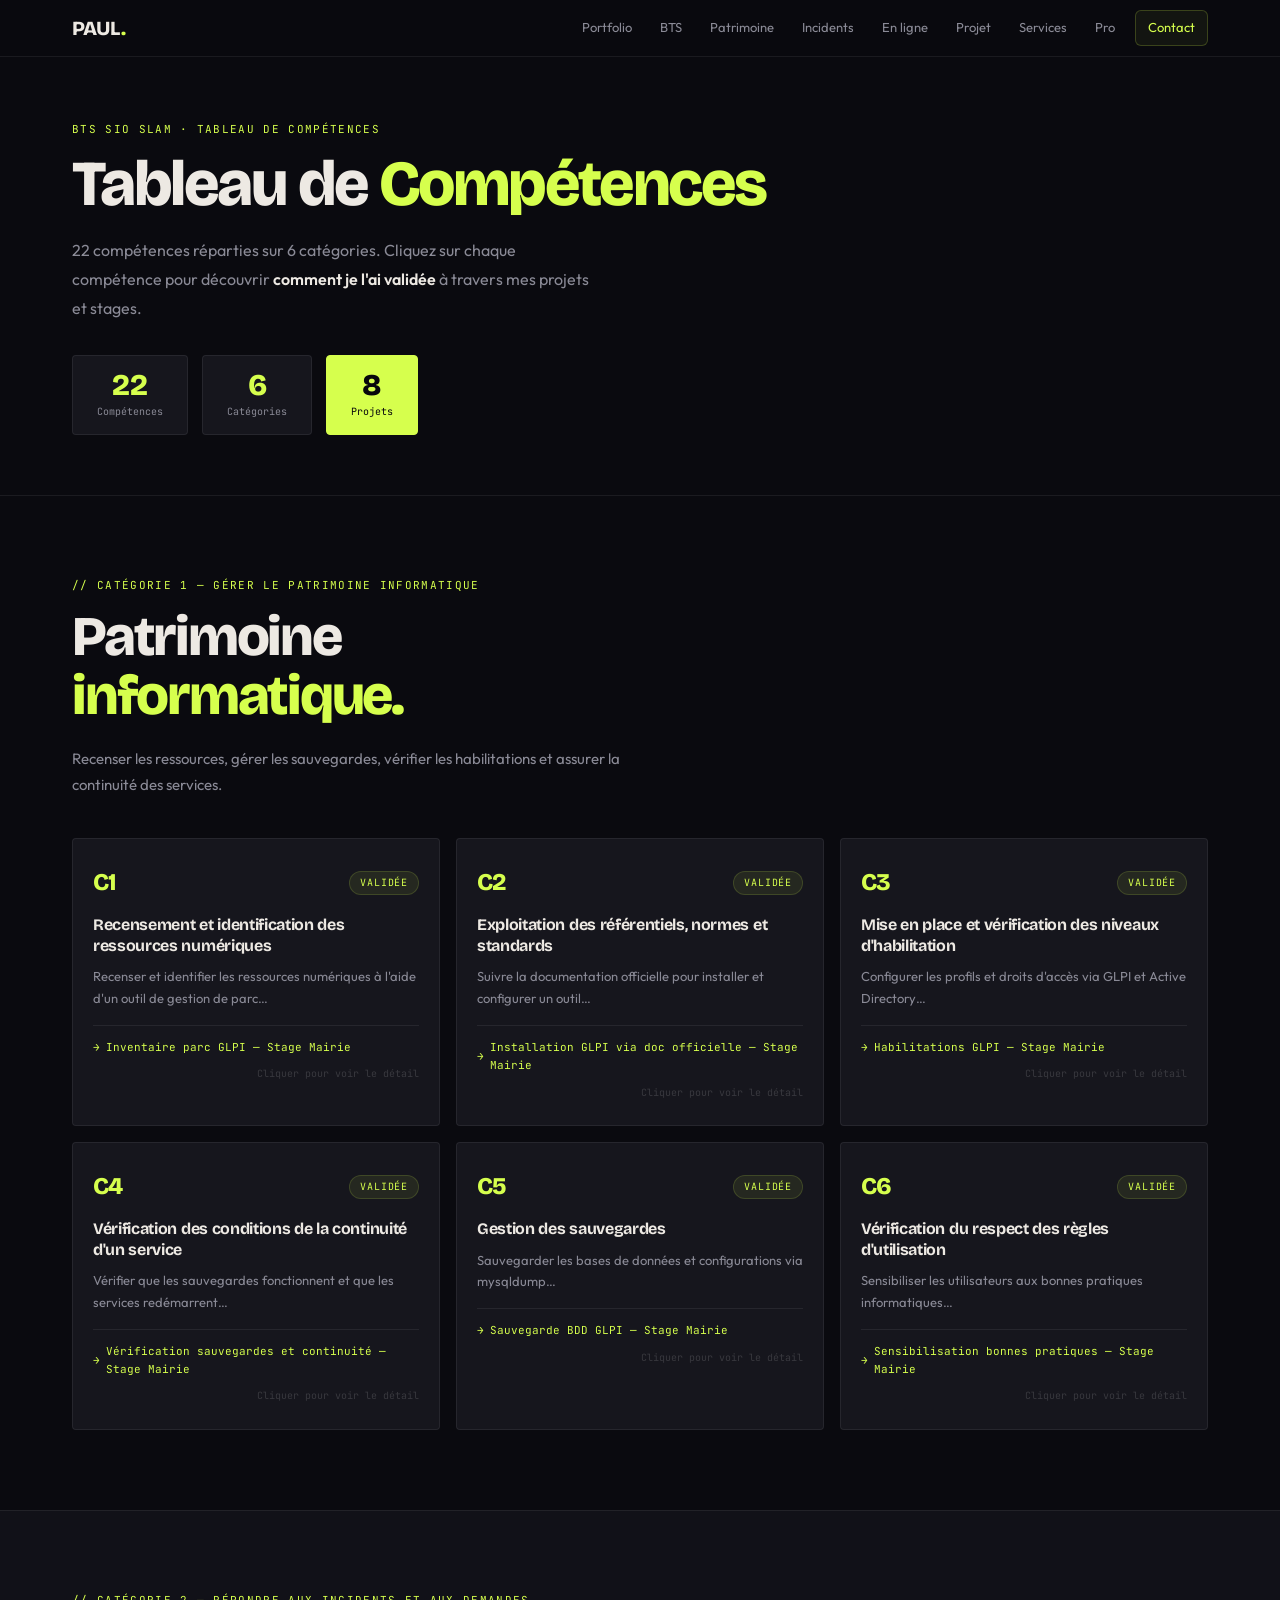
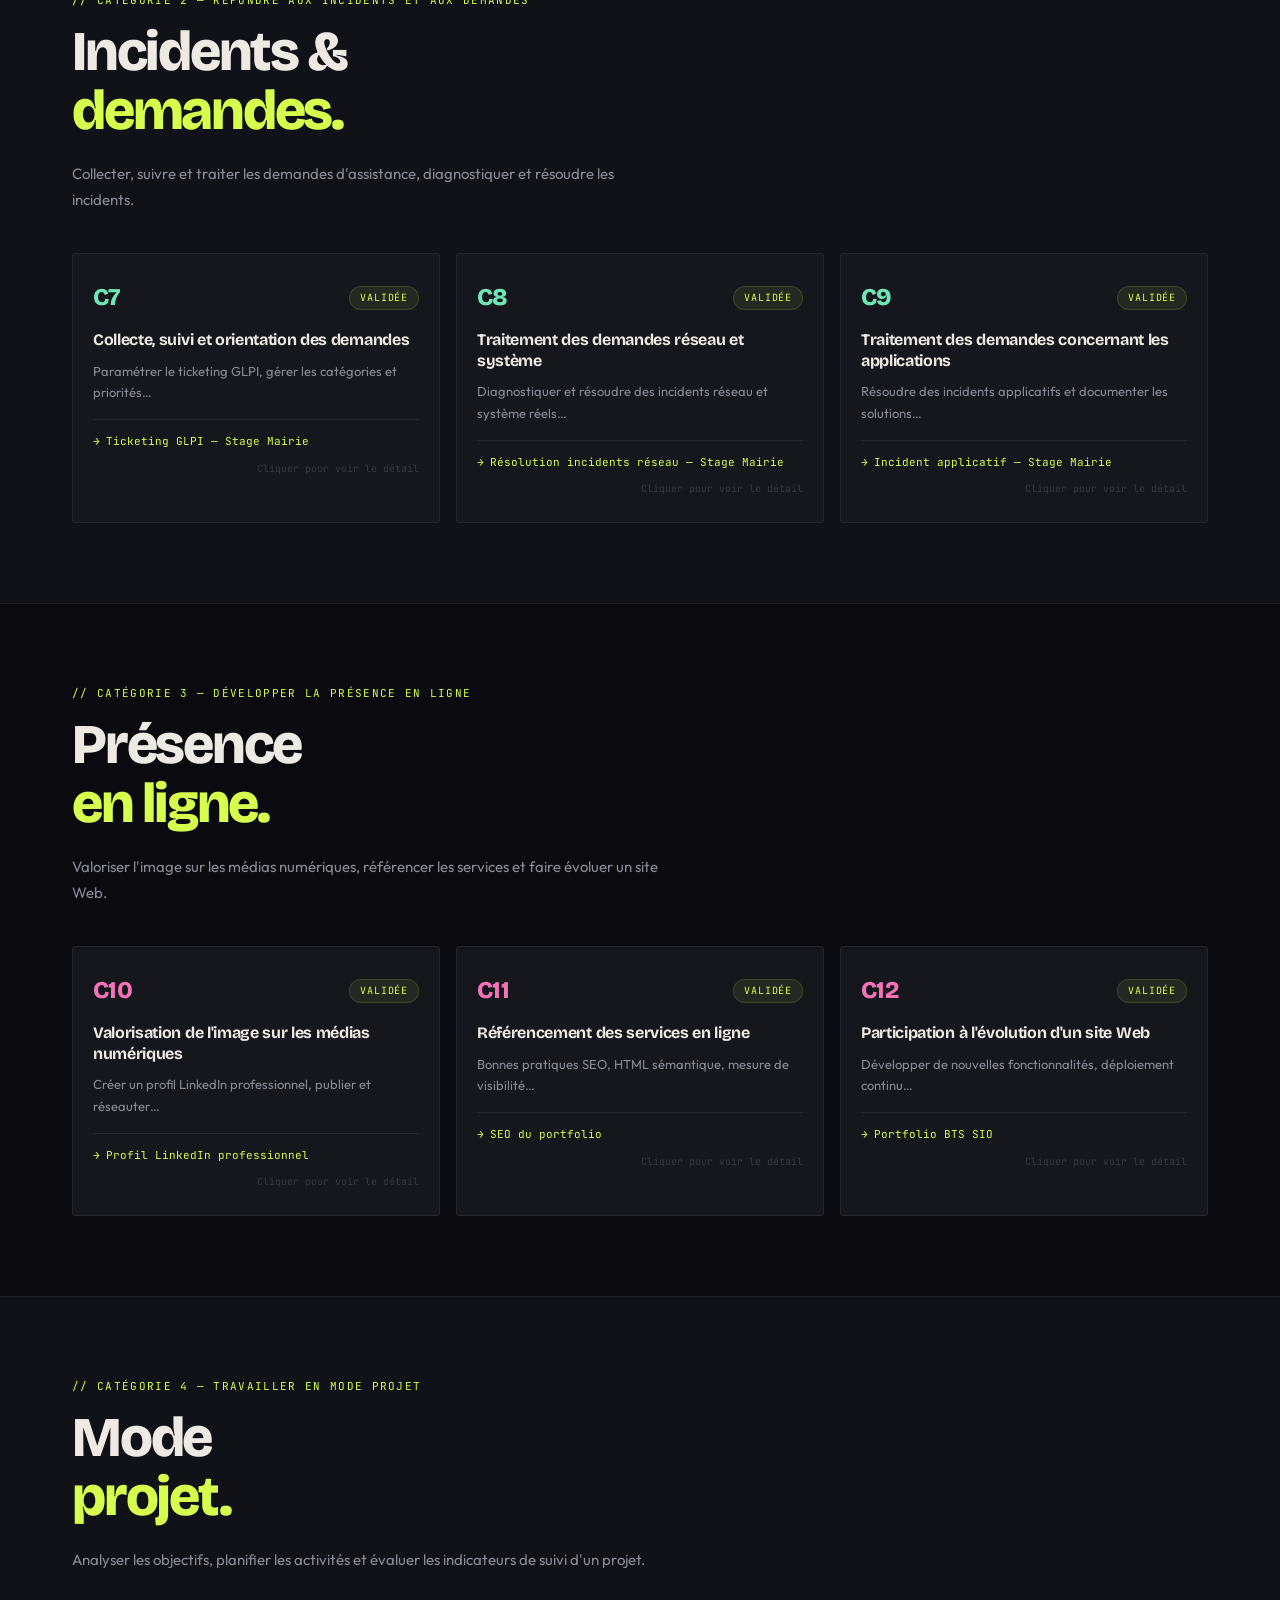
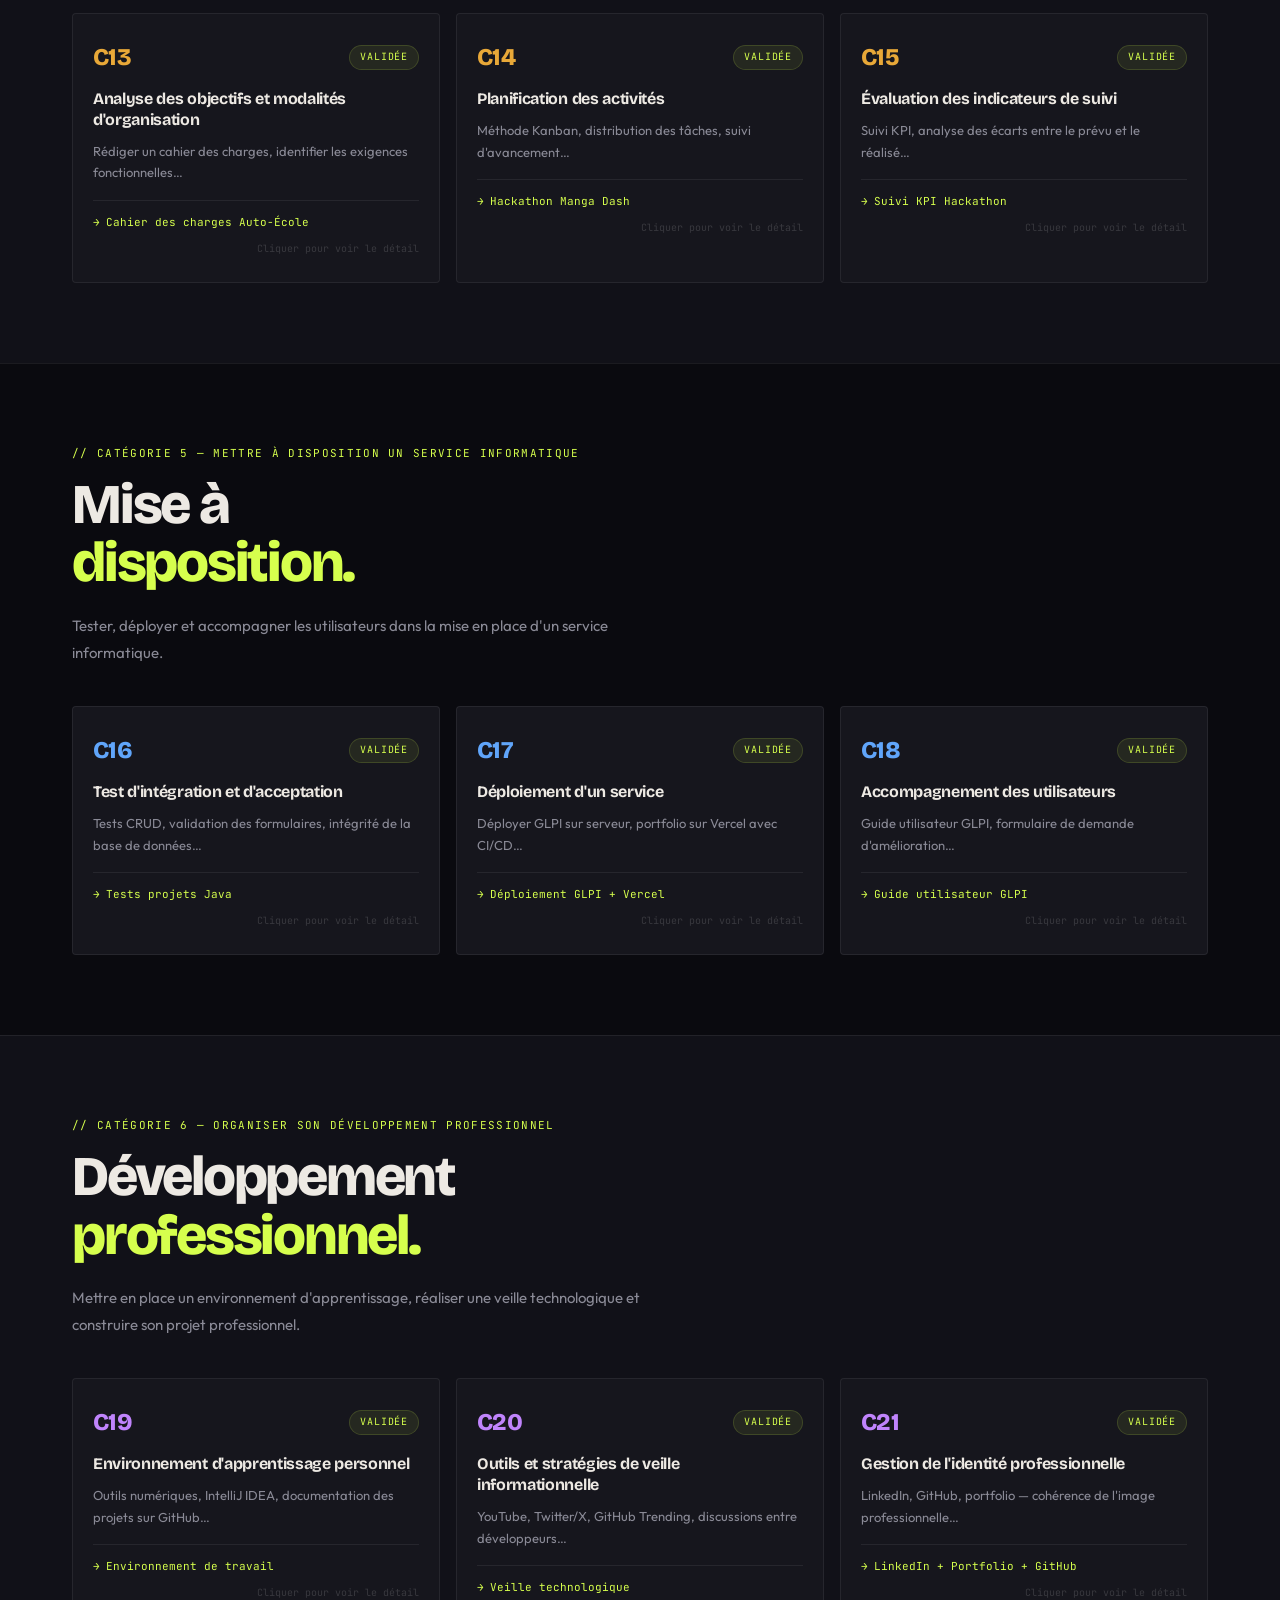
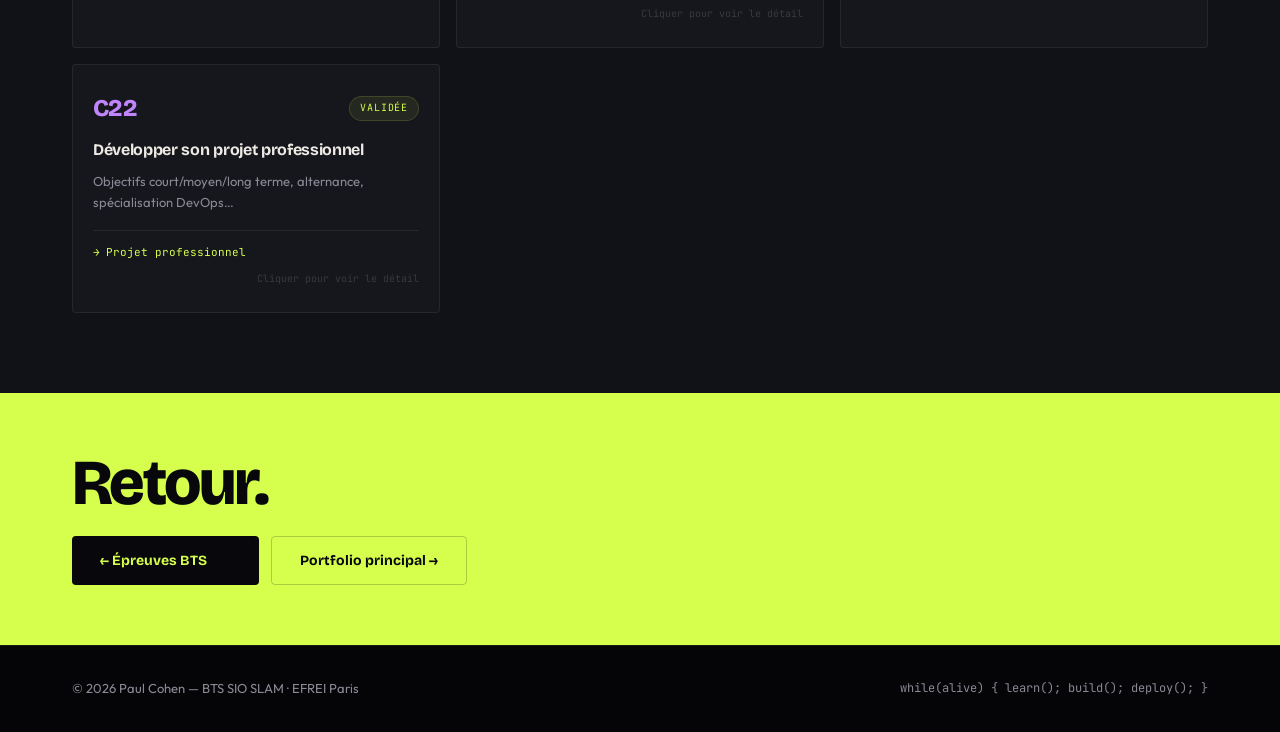
==== commit efd3c0fc: "Ajout page E5, tableau synthèse et assets" ====
--- a/epreuve-e5.html
+++ b/epreuve-e5.html
@@ -86,8 +86,8 @@
         <div class="comp-card fade-in" data-comp="c2" data-cat="patrimoine">
           <div class="cc-header"><span class="cc-code c-green">C2</span><span class="cc-badge">Validée</span></div>
           <h3 class="cc-title">Exploitation des référentiels, normes et standards</h3>
-          <p class="cc-preview">Exploiter des référentiels et normes (ITIL, ISO) pour la gestion du patrimoine…</p>
-          <div class="cc-project"><span>→</span> Procédure incidents ITIL — Stage Mairie</div>
+          <p class="cc-preview">Suivre la documentation officielle pour installer et configurer un outil…</p>
+          <div class="cc-project"><span>→</span> Installation GLPI via doc officielle — Stage Mairie</div>
           <div class="cc-hint">Cliquer pour voir le détail</div>
         </div>
         <div class="comp-card fade-in" data-comp="c3" data-cat="patrimoine">
@@ -100,8 +100,8 @@
         <div class="comp-card fade-in" data-comp="c4" data-cat="patrimoine">
           <div class="cc-header"><span class="cc-code c-green">C4</span><span class="cc-badge">Validée</span></div>
           <h3 class="cc-title">Vérification des conditions de la continuité d'un service</h3>
-          <p class="cc-preview">Rédiger un PRA/PCA, anticiper les risques de rupture…</p>
-          <div class="cc-project"><span>→</span> PRA / PCA — Stage Mairie</div>
+          <p class="cc-preview">Vérifier que les sauvegardes fonctionnent et que les services redémarrent…</p>
+          <div class="cc-project"><span>→</span> Vérification sauvegardes et continuité — Stage Mairie</div>
           <div class="cc-hint">Cliquer pour voir le détail</div>
         </div>
         <div class="comp-card fade-in" data-comp="c5" data-cat="patrimoine">
@@ -114,8 +114,8 @@
         <div class="comp-card fade-in" data-comp="c6" data-cat="patrimoine">
           <div class="cc-header"><span class="cc-code c-green">C6</span><span class="cc-badge">Validée</span></div>
           <h3 class="cc-title">Vérification du respect des règles d'utilisation</h3>
-          <p class="cc-preview">Rédiger une charte informatique, sensibiliser les utilisateurs…</p>
-          <div class="cc-project"><span>→</span> Charte informatique — Stage Mairie</div>
+          <p class="cc-preview">Sensibiliser les utilisateurs aux bonnes pratiques informatiques…</p>
+          <div class="cc-project"><span>→</span> Sensibilisation bonnes pratiques — Stage Mairie</div>
           <div class="cc-hint">Cliquer pour voir le détail</div>
         </div>
       </div>
